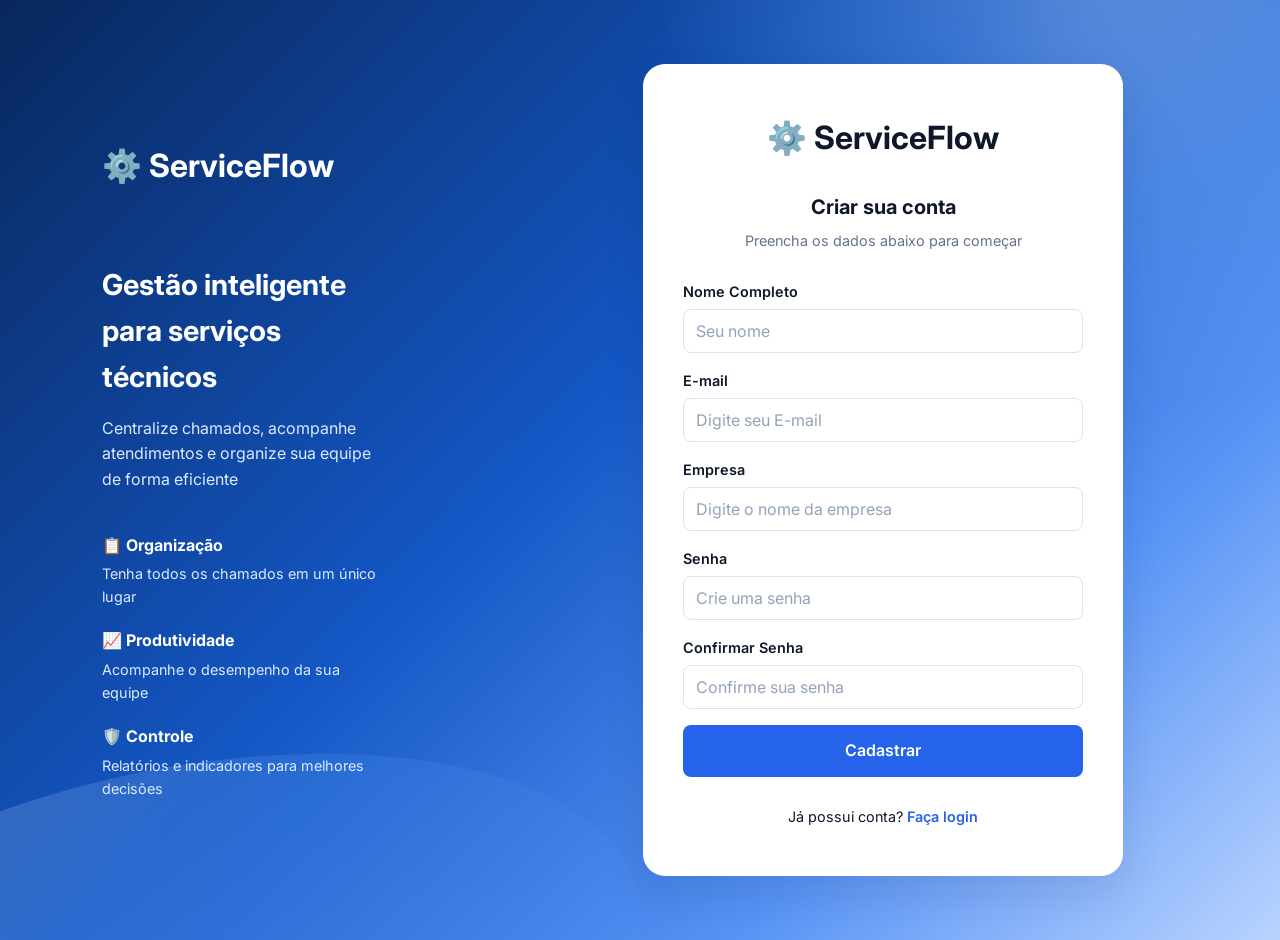
==== index.html @ 8e1d91c8 "chore: cria estrutura inicial do projeto" ====
<!DOCTYPE html>
<html lang="pt-br">

<head>
    <meta charset="UTF-8">
    <meta name="viewport" content="width=device-width, initial-scale=1.0">
    <title>ServiceFlow</title>
    <link rel="stylesheet" href="frontend/css/style.css">
    <link href="https://fonts.googleapis.com/css2?family=Inter:wght@400;500;600;700&display=swap" rel="stylesheet">
</head>

<body>
    <main class="container">
        <section class="hero">
            <h1 class="title">⚙️ ServiceFlow</h1>
            <div class="presentation">
                <div class="hero-text">
                    <p>Gestão inteligente para serviços técnicos</p>
                    <p>Centralize chamados, acompanhe atendimentos e organize sua equipe de forma eficiente</p>
                </div>
                <div class="topics">
                    <div class="topic">
                        <h3>📋 Organização</h3>
                        <p>Tenha todos os chamados em um único lugar</p>
                    </div>
                    <div class="topic">
                        <h3>📈 Produtividade</h3>
                        <p>Acompanhe o desempenho da sua equipe</p>
                    </div>
                    <div class="topic">
                        <h3>🛡️ Controle</h3>
                        <p>Relatórios e indicadores para melhores decisões</p>
                    </div>
                </div>
            </div>
        </section>

        <section class="form"">
            <div class="form-container">
                <h2 class="title">⚙️ ServiceFlow</h2>
                <div class="form-header">
                    <p>Criar sua conta</p>
                    <p>Preencha os dados abaixo para começar</p>
                </div>
                <form id="formCadastro">
                    <div class="form-group">
                        <label for="usuario">Nome Completo</label>
                        <input type="text" id="usuario" name="usuario" placeholder="Seu nome" required
                            autocomplete="name">
                    </div>
                    <div class="form-group">
                        <label for="email">E-mail</label>
                        <input type="email" id="email" name="email" placeholder="Digite seu E-mail" required
                            autocomplete="email">
                    </div>
                    <div class="form-group">
                        <label for="empresa">Empresa</label>
                        <input type="text" id="empresa" name="empresa" placeholder="Digite o nome da empresa" required>
                        <div id="sugestoes"></div>
                    </div>
                    <div class="form-group">
                        <label for="senha">Senha</label>
                        <input type="password" id="senha" name="senha" placeholder="Crie uma senha" required
                            minlength="8" autocomplete="new-password">
                    </div>
                    <div class="form-group">
                        <label for="confirmarsenha">Confirmar Senha</label>
                        <input type="password" id="confirmarsenha" name="confirmarsenha"
                            placeholder="Confirme sua senha" required>
                    </div>
                    <button class="sign-up" type="submit">Cadastrar</button>
                </form>
                <div class="form-login">
                    <p>Já possui conta?</p><a href="login.html">Faça login</a>
                </div>
            </div>
        </section>
    </main>
</body>
 <script src="frontend/js/script.js"></script>
</html>
---- frontend/css/style.css ----
* {
    margin: 0;
    padding: 0;
    box-sizing: border-box;
}

:root {
    --bg: #0f172a;
    --surface: #1e293b;
    --primary: #2563eb;
    --secondary: #38bdf8;
    --white: #ffffff;
    --text: #e2e8f0;
    --muted: #94a3b8;
}

html {
    scroll-behavior: smooth;
}

body {
    background: var(--bg);
    color: var(--text);
    font-family: "Inter", sans-serif;
    line-height: 1.6;
}

.container {
    display: flex;
    min-height: 100vh;
    position: relative;
    overflow: hidden;
    isolation: isolate;

    background: linear-gradient(135deg,
            #08275c 0%,
            #1457c5 45%,
            #5592f5 75%,
            #b9d3ff 100%);
}

.hero {
    color: #fff;
    position: relative;
    z-index: 1;
    padding: 70px 8%;
    display: flex;
    flex-direction: column;
    justify-content: center;
    gap: 70px;
    width: 38%;
}

.hero .title {
    font-size: 2rem;
}

.hero-text p:first-child {
    font-size: 1.8rem;
    font-weight: 700;
    max-width: 380px;
}

.hero-text p:last-child {
    margin-top: 16px;
    max-width: 420px;
    color: #dbeafe;
}

.topics {
    display: flex;
    flex-direction: column;
    gap: 20px;
    margin-top: 40px;
}

.topic h3 {
    font-size: 1rem;
    color: #fff;
}

.topic p {
    margin-top: 4px;
    font-size: 0.9rem;
    color: #dbeafe;
}

.form {
    z-index: 1;
    position: relative;
    overflow: hidden;
    padding: 40px;
    display: flex;
    flex-direction: column;
    justify-content: center;
    color: #0f172a;
    width: 62%;
    align-items: center;
}

.container::before {
    content: "";
    position: absolute;
    z-index: 0;
    width: 900px;
    height: 900px;
    border-radius: 50%;
    background: radial-gradient(
        circle,
        rgba(255, 255, 255, 0.28) 0%,
        rgba(147, 197, 253, 0.18) 42%,
        transparent 72%
    );
    top: -500px;
    right: -280px;
}

.container::after {
    content: "";
    position: absolute;
    z-index: 0;
    width: 950px;
    height: 450px;
    border-radius: 50%;
    background: linear-gradient(
        135deg,
        rgba(255, 255, 255, 0.22),
        rgba(96, 165, 250, 0.18),
        transparent
    );
    bottom: -280px;
    left: -300px;
    transform: rotate(-12deg);
}

.form-container {
    background: #fff;
    max-width: 480px;
    width: 100%;
    margin: 24px auto;
    padding: 48px 40px;
    border-radius: 22px;
    box-shadow: 0 16px 40px rgba(15, 23, 42, 0.10);
    position: relative;
    z-index: 1;
}

.form-container .title {
    text-align: center;
    font-size: 2rem;
    color: #0f172a;
}

.form-header {
    text-align: center;
    margin: 28px 0;
}

.form-header p:first-child {
    font-size: 1.25rem;
    font-weight: 700;
}

.form-header p:last-child {
    margin-top: 6px;
    font-size: 0.9rem;
    color: #64748b;
}

.form-group {
    display: flex;
    flex-direction: column;
    margin-bottom: 16px;
}

.form-group label {
    margin-bottom: 6px;
    font-size: 0.9rem;
    font-weight: 600;
}

.form-group input {
    height: 44px;
    padding: 0 12px;
    border: 1px solid #dbe3ef;
    border-radius: 8px;
    font: inherit;
    outline: none;
    background: #fff;
    color: #0f172a;
}

.form-group input::placeholder {
    color: #94a3b8;
}

.form-group input:focus {
    border-color: #2563eb;
    box-shadow: 0 0 0 3px rgba(37, 99, 235, 0.15);
}

.form-group input.error {
    border-color: #dc2626;
}

.error-message {
    margin-top: 4px;
    font-size: 0.8rem;
    color: #dc2626;
}

.form-login {
    display: flex;
    justify-content: center;
    gap: 4px;
    margin-top: 28px;
    font-size: 0.9rem;
}

.form-login a {
    color: var(--primary);
    text-decoration: none;
    font-weight: 600;
}

.form-login a:hover {
    text-decoration: underline;
}

.sign-up {
    width: 100%;
    padding: 13px;
    border: 0;
    border-radius: 8px;
    background: #2563eb;
    color: #fff;
    font: inherit;
    font-weight: 600;
    cursor: pointer;
}

.sign-up:hover {
    background: #1d4ed8;
}

.sign-up:focus-visible,
.form-login a:focus-visible {
    outline: 3px solid rgba(37, 99, 235, 0.35);
    outline-offset: 3px;
}

@media (max-width: 800px) {
    .container {
        flex-direction: column;
    }

    .hero,
    .form {
        width: 100%;
    }

    .hero {
        padding: 50px 8%;
    }
}
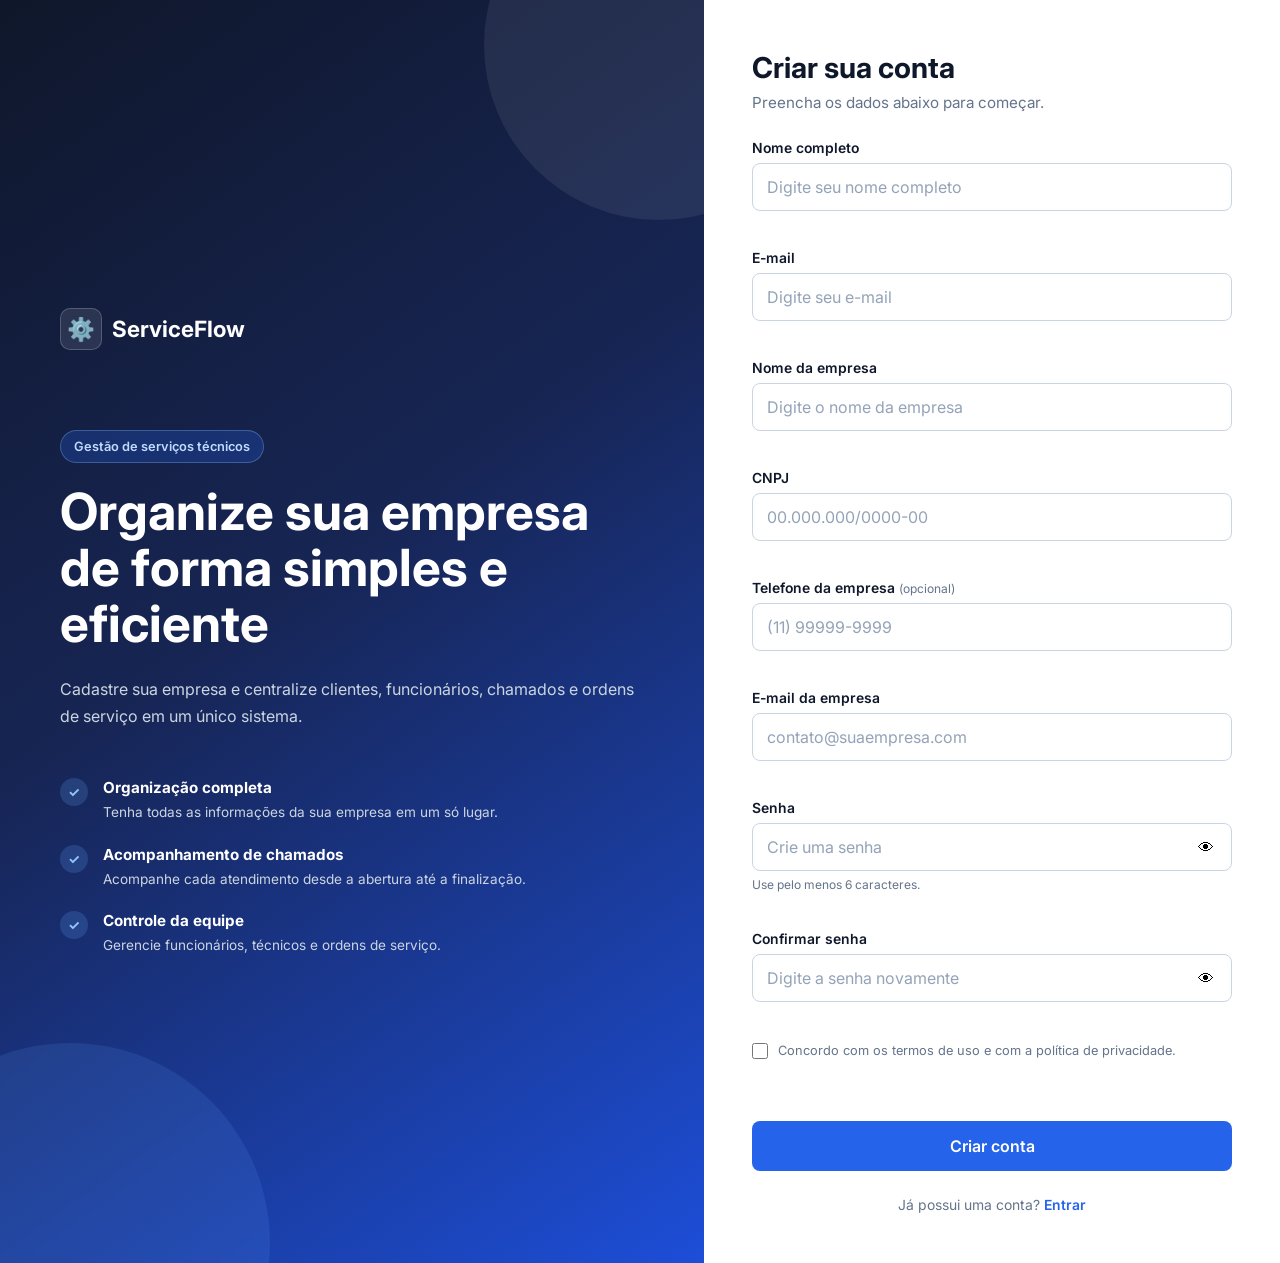
==== commit 32c7ac1c: "feat: corrige login e CORS" ====
--- a/index.html
+++ b/index.html
@@ -3,79 +3,295 @@
 
 <head>
     <meta charset="UTF-8">
+
     <meta name="viewport" content="width=device-width, initial-scale=1.0">
-    <title>ServiceFlow</title>
-    <link rel="stylesheet" href="frontend/css/style.css">
+
+    <title>Cadastro | ServiceFlow</title>
+
+    <link rel="preconnect" href="https://fonts.googleapis.com">
+
+    <link rel="preconnect" href="https://fonts.gstatic.com" crossorigin>
+
     <link href="https://fonts.googleapis.com/css2?family=Inter:wght@400;500;600;700&display=swap" rel="stylesheet">
+
+    <link rel="stylesheet" href="frontend/css/cadastro.css">
 </head>
 
 <body>
-    <main class="container">
-        <section class="hero">
-            <h1 class="title">⚙️ ServiceFlow</h1>
-            <div class="presentation">
-                <div class="hero-text">
-                    <p>Gestão inteligente para serviços técnicos</p>
-                    <p>Centralize chamados, acompanhe atendimentos e organize sua equipe de forma eficiente</p>
+
+    <main class="register-page">
+
+        <section class="presentation-section">
+
+            <div class="presentation-content">
+
+                <a href="index.html" class="logo">
+                    <span class="logo-icon">⚙️</span>
+                    <span>ServiceFlow</span>
+                </a>
+
+                <div class="presentation-text">
+
+                    <span class="presentation-badge">
+                        Gestão de serviços técnicos
+                    </span>
+
+                    <h1>
+                        Organize sua empresa de forma simples e eficiente
+                    </h1>
+
+                    <p>
+                        Cadastre sua empresa e centralize clientes,
+                        funcionários, chamados e ordens de serviço em
+                        um único sistema.
+                    </p>
+
                 </div>
-                <div class="topics">
-                    <div class="topic">
-                        <h3>📋 Organização</h3>
-                        <p>Tenha todos os chamados em um único lugar</p>
-                    </div>
-                    <div class="topic">
-                        <h3>📈 Produtividade</h3>
-                        <p>Acompanhe o desempenho da sua equipe</p>
-                    </div>
-                    <div class="topic">
-                        <h3>🛡️ Controle</h3>
-                        <p>Relatórios e indicadores para melhores decisões</p>
-                    </div>
+
+                <div class="benefits">
+
+                    <article class="benefit">
+
+                        <div class="benefit-icon">
+                            ✓
+                        </div>
+
+                        <div>
+                            <h2>Organização completa</h2>
+
+                            <p>
+                                Tenha todas as informações da sua empresa
+                                em um só lugar.
+                            </p>
+                        </div>
+
+                    </article>
+
+                    <article class="benefit">
+
+                        <div class="benefit-icon">
+                            ✓
+                        </div>
+
+                        <div>
+                            <h2>Acompanhamento de chamados</h2>
+
+                            <p>
+                                Acompanhe cada atendimento desde a abertura
+                                até a finalização.
+                            </p>
+                        </div>
+
+                    </article>
+
+                    <article class="benefit">
+
+                        <div class="benefit-icon">
+                            ✓
+                        </div>
+
+                        <div>
+                            <h2>Controle da equipe</h2>
+
+                            <p>
+                                Gerencie funcionários, técnicos e ordens
+                                de serviço.
+                            </p>
+                        </div>
+
+                    </article>
+
                 </div>
+
             </div>
+
         </section>
 
-        <section class="form"">
-            <div class="form-container">
-                <h2 class="title">⚙️ ServiceFlow</h2>
-                <div class="form-header">
-                    <p>Criar sua conta</p>
-                    <p>Preencha os dados abaixo para começar</p>
-                </div>
-                <form id="formCadastro">
-                    <div class="form-group">
-                        <label for="usuario">Nome Completo</label>
-                        <input type="text" id="usuario" name="usuario" placeholder="Seu nome" required
+        <section class="form-section">
+
+            <div class="register-card">
+
+                <header class="register-header">
+
+                    <h2>Criar sua conta</h2>
+
+                    <p>
+                        Preencha os dados abaixo para começar.
+                    </p>
+
+                </header>
+
+                <div class="register-message" id="register-message" role="alert"></div>
+
+                <form class="register-form" id="register-form" novalidate>
+
+                    <div class="form-group">
+
+                        <label for="nome">
+                            Nome completo
+                        </label>
+
+                        <input type="text" id="nome" name="nome" placeholder="Digite seu nome completo"
                             autocomplete="name">
-                    </div>
-                    <div class="form-group">
-                        <label for="email">E-mail</label>
-                        <input type="email" id="email" name="email" placeholder="Digite seu E-mail" required
+
+                        <small class="field-error" id="nome-error"></small>
+
+                    </div>
+
+                    <div class="form-group">
+
+                        <label for="email">
+                            E-mail
+                        </label>
+
+                        <input type="email" id="email" name="email" placeholder="Digite seu e-mail"
                             autocomplete="email">
-                    </div>
-                    <div class="form-group">
-                        <label for="empresa">Empresa</label>
-                        <input type="text" id="empresa" name="empresa" placeholder="Digite o nome da empresa" required>
-                        <div id="sugestoes"></div>
-                    </div>
-                    <div class="form-group">
-                        <label for="senha">Senha</label>
-                        <input type="password" id="senha" name="senha" placeholder="Crie uma senha" required
-                            minlength="8" autocomplete="new-password">
-                    </div>
-                    <div class="form-group">
-                        <label for="confirmarsenha">Confirmar Senha</label>
-                        <input type="password" id="confirmarsenha" name="confirmarsenha"
-                            placeholder="Confirme sua senha" required>
-                    </div>
-                    <button class="sign-up" type="submit">Cadastrar</button>
+
+                        <small class="field-error" id="email-error"></small>
+
+                    </div>
+
+                    <div class="form-group">
+
+                        <label for="empresa">
+                            Nome da empresa
+                        </label>
+
+                        <input type="text" id="empresa" name="empresa" placeholder="Digite o nome da empresa"
+                            autocomplete="organization">
+
+                        <small class="field-error" id="empresa-error"></small>
+
+                    </div>
+
+                    <div class="form-group">
+
+                        <label for="cnpj">
+                            CNPJ
+                        </label>
+
+                        <input type="text" id="cnpj" name="cnpj" placeholder="00.000.000/0000-00" inputmode="numeric"
+                            maxlength="18">
+
+                        <small class="field-error" id="cnpj-error"></small>
+
+                    </div>
+
+                    <div class="form-group">
+
+                        <label for="telefone-empresa">
+                            Telefone da empresa
+                            <span class="optional-label">
+                                (opcional)
+                            </span>
+                        </label>
+
+                        <input type="tel" id="telefone-empresa" name="telefoneEmpresa" placeholder="(11) 99999-9999"
+                            autocomplete="tel" maxlength="15">
+
+                        <small class="field-error" id="telefone-empresa-error"></small>
+
+                    </div>
+
+                    <div class="form-group">
+
+                        <label for="email-empresa">
+                            E-mail da empresa
+                        </label>
+
+                        <input type="email" id="email-empresa" name="emailEmpresa" placeholder="contato@suaempresa.com"
+                            autocomplete="email">
+
+                        <small class="field-error" id="email-empresa-error"></small>
+
+                    </div>
+
+                    <div class="form-group">
+
+                        <label for="senha">
+                            Senha
+                        </label>
+
+                        <div class="password-container">
+
+                            <input type="password" id="senha" name="senha" placeholder="Crie uma senha"
+                                autocomplete="new-password">
+
+                            <button type="button" class="show-password" data-input="senha" aria-label="Mostrar senha">
+                                👁
+                            </button>
+
+                        </div>
+
+                        <small class="password-help">
+                            Use pelo menos 6 caracteres.
+                        </small>
+
+                        <small class="field-error" id="senha-error"></small>
+
+                    </div>
+
+                    <div class="form-group">
+
+                        <label for="confirmar-senha">
+                            Confirmar senha
+                        </label>
+
+                        <div class="password-container">
+
+                            <input type="password" id="confirmar-senha" name="confirmarSenha"
+                                placeholder="Digite a senha novamente" autocomplete="new-password">
+
+                            <button type="button" class="show-password" data-input="confirmar-senha"
+                                aria-label="Mostrar senha">
+                                👁
+                            </button>
+
+                        </div>
+
+                        <small class="field-error" id="confirmar-senha-error"></small>
+
+                    </div>
+
+                    <label class="terms-container">
+
+                        <input type="checkbox" id="termos" name="termos">
+
+                        <span>
+                            Concordo com os termos de uso e com a
+                            política de privacidade.
+                        </span>
+
+                    </label>
+
+                    <small class="field-error" id="termos-error"></small>
+
+                    <button type="submit" class="register-button" id="register-button">
+                        Criar conta
+                    </button>
+
                 </form>
-                <div class="form-login">
-                    <p>Já possui conta?</p><a href="login.html">Faça login</a>
-                </div>
+
+                <footer class="register-footer">
+
+                    <p>
+                        Já possui uma conta?
+
+                        <a href="login.html">
+                            Entrar
+                        </a>
+                    </p>
+
+                </footer>
+
             </div>
+
         </section>
+
     </main>
+
+    <script src="frontend/js/cadastro.js"></script>
+
 </body>
- <script src="frontend/js/script.js"></script>
-</html> +
+</html>
--- a/frontend/css/cadastro.css
+++ b/frontend/css/cadastro.css
@@ -0,0 +1,492 @@
+* {
+    margin: 0;
+    padding: 0;
+    box-sizing: border-box;
+}
+
+:root {
+    --primary: #2563eb;
+    --primary-hover: #1d4ed8;
+    --primary-light: #dbeafe;
+
+    --background: #f8fafc;
+    --surface: #ffffff;
+
+    --text: #0f172a;
+    --text-secondary: #64748b;
+
+    --border: #cbd5e1;
+    --border-focus: #2563eb;
+
+    --success: #16a34a;
+    --success-background: #dcfce7;
+
+    --danger: #dc2626;
+    --danger-background: #fee2e2;
+}
+
+body {
+    min-height: 100vh;
+
+    font-family: "Inter", sans-serif;
+
+    background: var(--background);
+    color: var(--text);
+}
+
+button,
+input {
+    font: inherit;
+}
+
+.register-page {
+    display: grid;
+    grid-template-columns: minmax(0, 1.1fr) minmax(480px, 0.9fr);
+
+    min-height: 100vh;
+}
+
+.presentation-section {
+    position: relative;
+
+    display: flex;
+    align-items: center;
+
+    padding: 60px;
+
+    overflow: hidden;
+
+    background:
+        linear-gradient(
+            145deg,
+            #0f172a 0%,
+            #172554 45%,
+            #1d4ed8 100%
+        );
+
+    color: #ffffff;
+}
+
+.presentation-section::before {
+    content: "";
+
+    position: absolute;
+    top: -130px;
+    right: -130px;
+
+    width: 350px;
+    height: 350px;
+    border-radius: 50%;
+
+    background: rgba(255, 255, 255, 0.07);
+}
+
+.presentation-section::after {
+    content: "";
+
+    position: absolute;
+    bottom: -180px;
+    left: -130px;
+
+    width: 400px;
+    height: 400px;
+    border-radius: 50%;
+
+    background: rgba(96, 165, 250, 0.13);
+}
+
+.presentation-content {
+    position: relative;
+    z-index: 1;
+
+    width: 100%;
+    max-width: 650px;
+    margin: 0 auto;
+}
+
+.logo {
+    display: inline-flex;
+    align-items: center;
+    gap: 10px;
+
+    margin-bottom: 80px;
+
+    color: #ffffff;
+
+    font-size: 1.4rem;
+    font-weight: 700;
+
+    text-decoration: none;
+}
+
+.logo-icon {
+    display: flex;
+    align-items: center;
+    justify-content: center;
+
+    width: 42px;
+    height: 42px;
+
+    border: 1px solid rgba(255, 255, 255, 0.2);
+    border-radius: 10px;
+
+    background: rgba(255, 255, 255, 0.1);
+}
+
+.presentation-badge {
+    display: inline-flex;
+
+    margin-bottom: 20px;
+    padding: 8px 13px;
+
+    border: 1px solid rgba(147, 197, 253, 0.3);
+    border-radius: 999px;
+
+    background: rgba(37, 99, 235, 0.25);
+
+    color: #bfdbfe;
+
+    font-size: 0.8rem;
+    font-weight: 600;
+}
+
+.presentation-text h1 {
+    max-width: 600px;
+
+    font-size: clamp(2rem, 4vw, 3.4rem);
+    line-height: 1.1;
+}
+
+.presentation-text > p {
+    max-width: 580px;
+
+    margin-top: 24px;
+
+    color: #cbd5e1;
+
+    font-size: 1rem;
+    line-height: 1.7;
+}
+
+.benefits {
+    display: flex;
+    flex-direction: column;
+    gap: 22px;
+
+    margin-top: 48px;
+}
+
+.benefit {
+    display: flex;
+    align-items: flex-start;
+    gap: 15px;
+}
+
+.benefit-icon {
+    display: flex;
+    align-items: center;
+    justify-content: center;
+
+    flex-shrink: 0;
+
+    width: 28px;
+    height: 28px;
+    border-radius: 50%;
+
+    background: rgba(96, 165, 250, 0.2);
+    color: #93c5fd;
+
+    font-size: 0.85rem;
+    font-weight: 700;
+}
+
+.benefit h2 {
+    font-size: 0.95rem;
+}
+
+.benefit p {
+    margin-top: 5px;
+
+    color: #cbd5e1;
+
+    font-size: 0.85rem;
+    line-height: 1.5;
+}
+
+.form-section {
+    display: flex;
+    align-items: center;
+    justify-content: center;
+
+    padding: 50px 32px;
+
+    background: var(--surface);
+}
+
+.register-card {
+    width: 100%;
+    max-width: 480px;
+}
+
+.register-header {
+    margin-bottom: 28px;
+}
+
+.register-header h2 {
+    font-size: 1.8rem;
+}
+
+.register-header p {
+    margin-top: 8px;
+
+    color: var(--text-secondary);
+
+    font-size: 0.95rem;
+}
+
+.register-message {
+    display: none;
+
+    margin-bottom: 20px;
+    padding: 13px 15px;
+
+    border-radius: 8px;
+
+    font-size: 0.88rem;
+    line-height: 1.5;
+}
+
+.register-message.error {
+    display: block;
+
+    border: 1px solid #fecaca;
+
+    background: var(--danger-background);
+    color: #991b1b;
+}
+
+.register-message.success {
+    display: block;
+
+    border: 1px solid #bbf7d0;
+
+    background: var(--success-background);
+    color: #166534;
+}
+
+.register-form {
+    display: flex;
+    flex-direction: column;
+    gap: 18px;
+}
+
+.form-group {
+    display: flex;
+    flex-direction: column;
+}
+
+.form-group label {
+    margin-bottom: 7px;
+
+    font-size: 0.87rem;
+    font-weight: 600;
+}
+
+.form-group input {
+    width: 100%;
+    height: 48px;
+
+    padding: 0 14px;
+
+    border: 1px solid var(--border);
+    border-radius: 8px;
+
+    background: #ffffff;
+    color: var(--text);
+
+    outline: none;
+
+    transition:
+        border-color 0.2s ease,
+        box-shadow 0.2s ease;
+}
+
+.form-group input::placeholder {
+    color: #94a3b8;
+}
+
+.form-group input:focus {
+    border-color: var(--border-focus);
+
+    box-shadow:
+        0 0 0 3px rgba(37, 99, 235, 0.12);
+}
+
+.form-group input.input-error {
+    border-color: var(--danger);
+
+    box-shadow:
+        0 0 0 3px rgba(220, 38, 38, 0.08);
+}
+
+.password-container {
+    position: relative;
+}
+
+.password-container input {
+    padding-right: 48px;
+}
+
+.show-password {
+    position: absolute;
+    top: 50%;
+    right: 8px;
+
+    display: flex;
+    align-items: center;
+    justify-content: center;
+
+    width: 36px;
+    height: 36px;
+
+    border: none;
+    border-radius: 6px;
+
+    background: transparent;
+
+    cursor: pointer;
+
+    transform: translateY(-50%);
+}
+
+.show-password:hover {
+    background: #f1f5f9;
+}
+
+.password-help {
+    margin-top: 6px;
+
+    color: var(--text-secondary);
+
+    font-size: 0.75rem;
+}
+
+.field-error {
+    min-height: 16px;
+    margin-top: 5px;
+
+    color: var(--danger);
+
+    font-size: 0.75rem;
+}
+
+.terms-container {
+    display: flex;
+    align-items: flex-start;
+    gap: 10px;
+
+    color: var(--text-secondary);
+
+    font-size: 0.8rem;
+    line-height: 1.5;
+
+    cursor: pointer;
+}
+
+.terms-container input {
+    width: 16px;
+    height: 16px;
+    margin-top: 2px;
+
+    accent-color: var(--primary);
+}
+
+.register-button {
+    display: flex;
+    align-items: center;
+    justify-content: center;
+
+    width: 100%;
+    min-height: 50px;
+    margin-top: 4px;
+
+    border: none;
+    border-radius: 8px;
+
+    background: var(--primary);
+    color: #ffffff;
+
+    font-weight: 600;
+
+    cursor: pointer;
+
+    transition:
+        background 0.2s ease,
+        transform 0.2s ease;
+}
+
+.register-button:hover {
+    background: var(--primary-hover);
+}
+
+.register-button:active {
+    transform: scale(0.99);
+}
+
+.register-button:disabled {
+    opacity: 0.65;
+    cursor: not-allowed;
+}
+
+.register-footer {
+    margin-top: 26px;
+
+    color: var(--text-secondary);
+
+    text-align: center;
+    font-size: 0.87rem;
+}
+
+.register-footer a {
+    color: var(--primary);
+
+    font-weight: 600;
+
+    text-decoration: none;
+}
+
+.register-footer a:hover {
+    text-decoration: underline;
+}
+
+@media (max-width: 950px) {
+    .register-page {
+        grid-template-columns: 1fr;
+    }
+
+    .presentation-section {
+        display: none;
+    }
+
+    .form-section {
+        min-height: 100vh;
+    }
+}
+
+@media (max-width: 550px) {
+    .form-section {
+        align-items: flex-start;
+
+        padding: 32px 20px;
+    }
+
+    .register-header h2 {
+        font-size: 1.55rem;
+    }
+}
+
+.optional-label {
+    color: var(--text-secondary);
+    font-size: 0.75rem;
+    font-weight: 400;
+}
